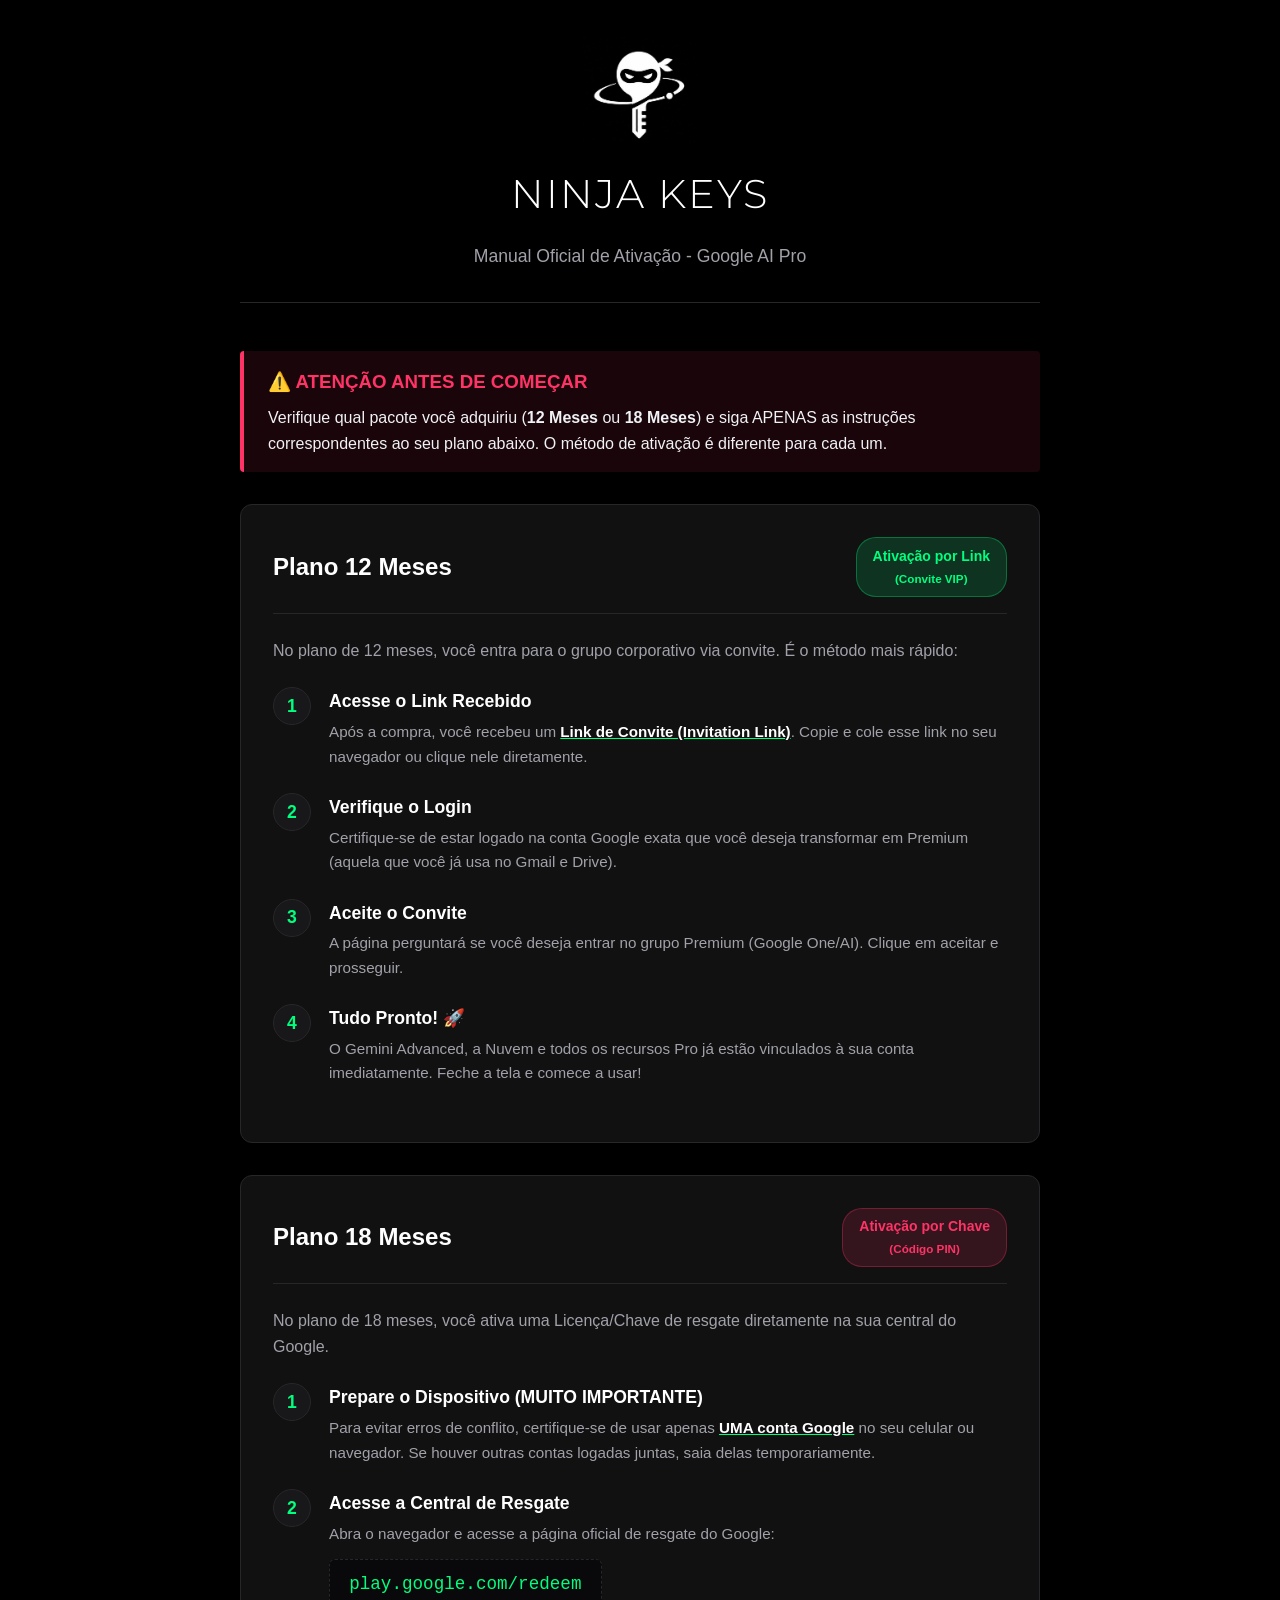
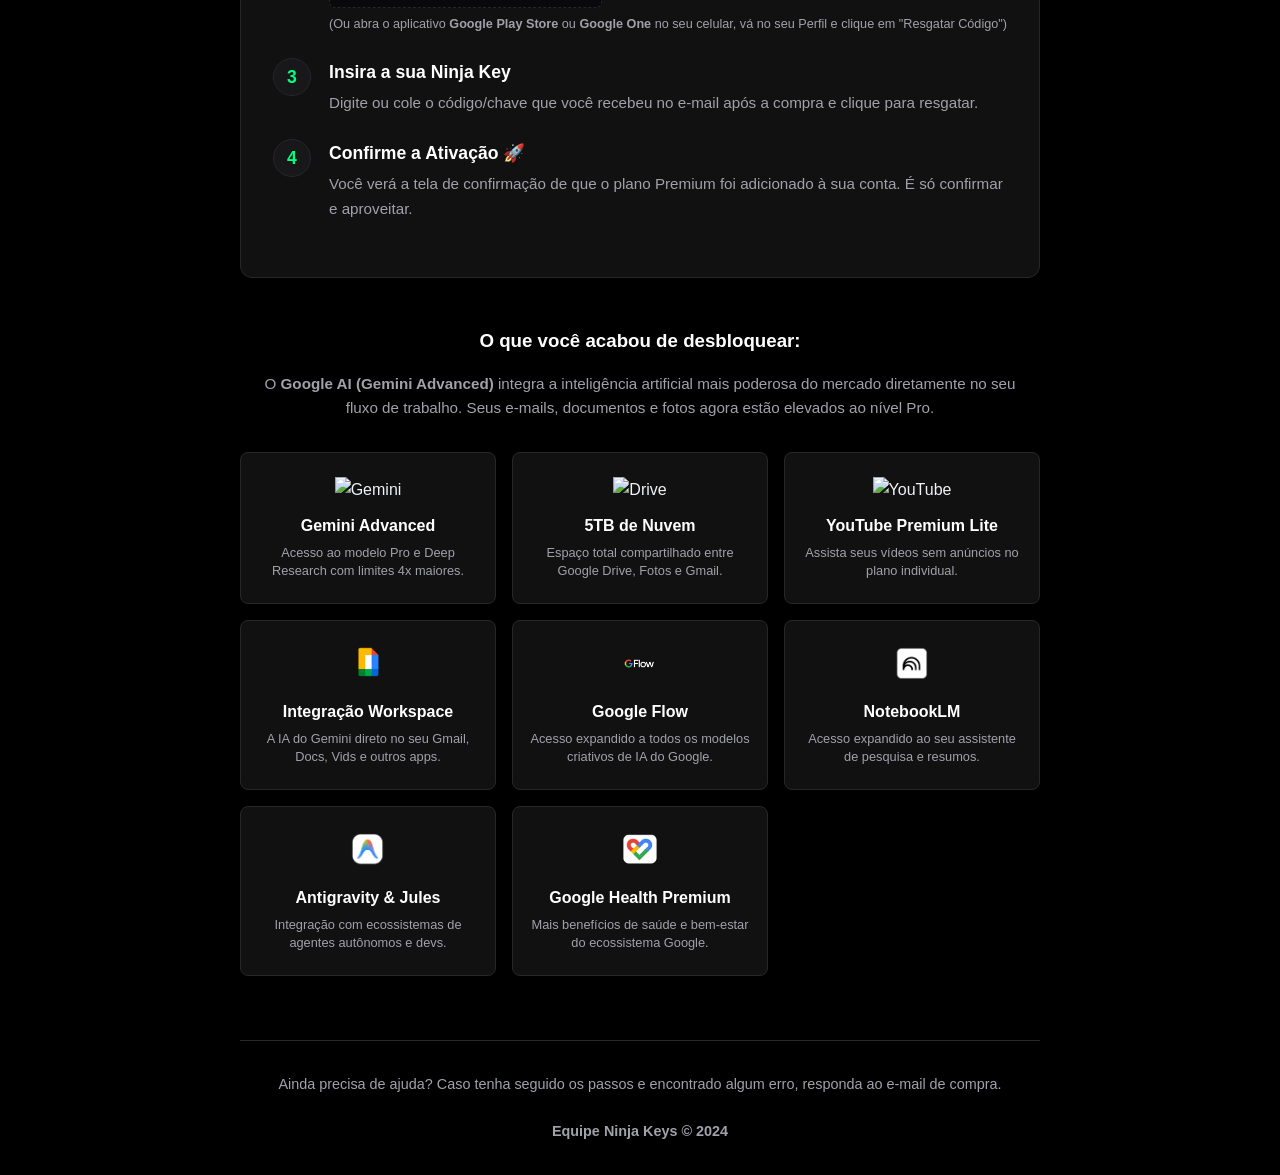
==== manual_ativacao.html @ 3d9cacdf "Atualizações de layout hero, imagens webp e manual de ativação" ====
<!DOCTYPE html>
<html lang="pt-BR">
<head>
    <meta charset="UTF-8">
    <meta name="viewport" content="width=device-width, initial-scale=1.0">
    <title>Manual de Ativação - Ninja Keys</title>
    <style>
        @import url('https://fonts.googleapis.com/css2?family=Montserrat:wght@300&display=swap');
        
        :root {
            --bg-dark: #000000;
            --bg-card: #111111;
            --primary-neon: #00FF7F;
            --text-main: #f0f2f5;
            --text-muted: #a1a1aa;
            --accent-red: #ff3366;
            --border-color: #27272a;
        }

        * {
            margin: 0;
            padding: 0;
            box-sizing: border-box;
            font-family: 'Inter', -apple-system, BlinkMacSystemFont, 'Segoe UI', Roboto, Helvetica, Arial, sans-serif;
        }

        body {
            background-color: var(--bg-dark);
            color: var(--text-main);
            line-height: 1.6;
            padding: 2rem 1rem;
        }

        .container {
            max-width: 800px;
            margin: 0 auto;
        }

        header {
            text-align: center;
            margin-bottom: 3rem;
            padding-bottom: 2rem;
            border-bottom: 1px solid var(--border-color);
        }

        .logo {
            font-family: 'Montserrat', sans-serif;
            font-size: 2.5rem;
            font-weight: 300;
            letter-spacing: 2px;
            text-transform: uppercase;
            color: #fff;
            margin-bottom: 0.5rem;
        }

        .subtitle {
            color: var(--text-muted);
            font-size: 1.1rem;
        }

        .alert-box {
            background-color: rgba(255, 51, 102, 0.1);
            border-left: 4px solid var(--accent-red);
            padding: 1rem 1.5rem;
            border-radius: 4px;
            margin-bottom: 2rem;
        }

        .alert-box h3 {
            color: var(--accent-red);
            margin-bottom: 0.5rem;
            display: flex;
            align-items: center;
            gap: 8px;
        }

        .plan-section {
            background-color: var(--bg-card);
            border: 1px solid var(--border-color);
            border-radius: 12px;
            padding: 2rem;
            margin-bottom: 2rem;
            box-shadow: 0 10px 30px rgba(0,0,0,0.3);
        }

        .plan-header {
            display: flex;
            align-items: center;
            justify-content: space-between;
            margin-bottom: 1.5rem;
            padding-bottom: 1rem;
            border-bottom: 1px solid var(--border-color);
        }

        .plan-title {
            font-size: 1.5rem;
            font-weight: 700;
            color: #fff;
        }

        .plan-badge {
            background-color: rgba(0, 255, 127, 0.15);
            color: var(--primary-neon);
            padding: 0.4rem 1rem;
            border-radius: 20px;
            font-size: 0.875rem;
            font-weight: 600;
            border: 1px solid rgba(0, 255, 127, 0.3);
            text-align: center;
        }

        .step-list {
            list-style: none;
            counter-reset: my-awesome-counter;
        }

        .step-item {
            position: relative;
            padding-left: 3.5rem;
            margin-bottom: 1.5rem;
        }

        .step-item::before {
            counter-increment: my-awesome-counter;
            content: counter(my-awesome-counter);
            position: absolute;
            left: 0;
            top: 0;
            width: 36px;
            height: 36px;
            background-color: #18181b;
            color: var(--primary-neon);
            border: 1px solid var(--border-color);
            border-radius: 50%;
            display: flex;
            align-items: center;
            justify-content: center;
            font-weight: bold;
            font-size: 1.1rem;
        }
        
        .step-item h4 {
            color: #fff;
            margin-bottom: 0.3rem;
            font-size: 1.1rem;
        }

        .step-item p {
            color: var(--text-muted);
            font-size: 0.95rem;
        }

        .highlight {
            color: #fff;
            font-weight: 600;
            text-decoration: underline;
            text-decoration-color: var(--primary-neon);
        }
        
        .link-box {
            display: inline-block;
            background-color: #09090b;
            padding: 0.6rem 1.2rem;
            border-radius: 6px;
            color: var(--primary-neon);
            font-family: monospace;
            font-size: 1.1rem;
            margin-top: 0.8rem;
            border: 1px dashed var(--border-color);
        }

        .features-grid {
            display: grid;
            grid-template-columns: repeat(auto-fit, minmax(200px, 1fr));
            gap: 1rem;
            margin-bottom: 2rem;
        }

        .feature-card {
            background-color: var(--bg-card);
            padding: 1.5rem 1rem;
            border-radius: 8px;
            text-align: center;
            border: 1px solid var(--border-color);
            transition: transform 0.2s;
        }

        .feature-card:hover {
            transform: translateY(-2px);
            border-color: var(--primary-neon);
        }

        .feature-card h5 {
            color: #fff;
            font-size: 1rem;
            display: flex;
            align-items: center;
            justify-content: center;
            gap: 8px;
        }

        footer {
            text-align: center;
            margin-top: 4rem;
            padding-top: 2rem;
            border-top: 1px solid var(--border-color);
            color: var(--text-muted);
            font-size: 0.9rem;
        }
        
        @media (max-width: 600px) {
            .plan-header {
                flex-direction: column;
                align-items: flex-start;
                gap: 10px;
            }
            .step-item {
                padding-left: 3rem;
            }
            .step-item::before {
                width: 30px;
                height: 30px;
                font-size: 0.9rem;
            }
        }
    </style>
</head>
<body>

<div class="container">
    <header>
        <div style="display: flex; flex-direction: column; justify-content: center; align-items: center; margin-bottom: 1rem;">
            <img src="img/logo1.webp" alt="Ninja Keys Logo" style="width: 115px; height: 115px; object-fit: contain; margin-bottom: 15px;">
            <div class="logo" style="margin-bottom: 0;">NINJA KEYS</div>
        </div>
        <div class="subtitle">Manual Oficial de Ativação - Google AI Pro</div>
    </header>

    <div class="alert-box">
        <h3>⚠️ ATENÇÃO ANTES DE COMEÇAR</h3>
        <p>Verifique qual pacote você adquiriu (<strong>12 Meses</strong> ou <strong>18 Meses</strong>) e siga APENAS as instruções correspondentes ao seu plano abaixo. O método de ativação é diferente para cada um.</p>
    </div>

    <!-- 12 MONTHS PLAN -->
    <section class="plan-section">
        <div class="plan-header">
            <h2 class="plan-title">Plano 12 Meses</h2>
            <span class="plan-badge">Ativação por Link<br><small>(Convite VIP)</small></span>
        </div>
        
        <p style="margin-bottom: 1.5rem; color: var(--text-muted);">
            No plano de 12 meses, você entra para o grupo corporativo via convite. É o método mais rápido:
        </p>

        <ol class="step-list">
            <li class="step-item">
                <h4>Acesse o Link Recebido</h4>
                <p>Após a compra, você recebeu um <span class="highlight">Link de Convite (Invitation Link)</span>. Copie e cole esse link no seu navegador ou clique nele diretamente.</p>
            </li>
            <li class="step-item">
                <h4>Verifique o Login</h4>
                <p>Certifique-se de estar logado na conta Google exata que você deseja transformar em Premium (aquela que você já usa no Gmail e Drive).</p>
            </li>
            <li class="step-item">
                <h4>Aceite o Convite</h4>
                <p>A página perguntará se você deseja entrar no grupo Premium (Google One/AI). Clique em aceitar e prosseguir.</p>
            </li>
            <li class="step-item">
                <h4>Tudo Pronto! 🚀</h4>
                <p>O Gemini Advanced, a Nuvem e todos os recursos Pro já estão vinculados à sua conta imediatamente. Feche a tela e comece a usar!</p>
            </li>
        </ol>
    </section>

    <!-- 18 MONTHS PLAN -->
    <section class="plan-section">
        <div class="plan-header">
            <h2 class="plan-title">Plano 18 Meses</h2>
            <span class="plan-badge" style="background-color: rgba(255, 51, 102, 0.15); color: var(--accent-red); border-color: rgba(255, 51, 102, 0.3);">Ativação por Chave<br><small>(Código PIN)</small></span>
        </div>
        
        <p style="margin-bottom: 1.5rem; color: var(--text-muted);">
            No plano de 18 meses, você ativa uma Licença/Chave de resgate diretamente na sua central do Google.
        </p>

        <ol class="step-list">
            <li class="step-item">
                <h4>Prepare o Dispositivo (MUITO IMPORTANTE)</h4>
                <p>Para evitar erros de conflito, certifique-se de usar apenas <span class="highlight">UMA conta Google</span> no seu celular ou navegador. Se houver outras contas logadas juntas, saia delas temporariamente.</p>
            </li>
            <li class="step-item">
                <h4>Acesse a Central de Resgate</h4>
                <p>Abra o navegador e acesse a página oficial de resgate do Google:<br>
                <a href="https://play.google.com/redeem" target="_blank" style="text-decoration: none;">
                    <span class="link-box" style="cursor: pointer; transition: opacity 0.2s;" onmouseover="this.style.opacity=0.8" onmouseout="this.style.opacity=1">
                        play.google.com/redeem
                    </span>
                </a>
                <br>
                <small style="color: var(--text-muted); display: block; margin-top: 8px; line-height: 1.4;">(Ou abra o aplicativo <strong>Google Play Store</strong> ou <strong>Google One</strong> no seu celular, vá no seu Perfil e clique em "Resgatar Código")</small></p>
            </li>
            <li class="step-item">
                <h4>Insira a sua Ninja Key</h4>
                <p>Digite ou cole o código/chave que você recebeu no e-mail após a compra e clique para resgatar.</p>
            </li>
            <li class="step-item">
                <h4>Confirme a Ativação 🚀</h4>
                <p>Você verá a tela de confirmação de que o plano Premium foi adicionado à sua conta. É só confirmar e aproveitar.</p>
            </li>
        </ol>
    </section>

    <div style="text-align: center; margin-top: 3rem;">
        <h3 style="color: #fff; margin-bottom: 1rem;">O que você acabou de desbloquear:</h3>
        <p style="color: var(--text-muted); font-size: 0.95rem; margin-bottom: 2rem; padding: 0 1rem;">
            O <strong>Google AI (Gemini Advanced)</strong> integra a inteligência artificial mais poderosa do mercado diretamente no seu fluxo de trabalho. Seus e-mails, documentos e fotos agora estão elevados ao nível Pro.
        </p>
        
        <div class="features-grid">
            <div class="feature-card">
                <img src="https://upload.wikimedia.org/wikipedia/commons/8/8a/Google_Gemini_logo.svg" alt="Gemini" style="width: 36px; height: 36px; margin-bottom: 10px;">
                <h5>Gemini Advanced</h5>
                <p style="font-size: 0.8rem; color: var(--text-muted); margin-top: 5px; line-height: 1.4;">Acesso ao modelo Pro e Deep Research com limites 4x maiores.</p>
            </div>
            <div class="feature-card">
                <img src="https://upload.wikimedia.org/wikipedia/commons/1/12/Google_Drive_icon_%282020%29.svg" alt="Drive" style="width: 36px; height: 36px; margin-bottom: 10px;">
                <h5>5TB de Nuvem</h5>
                <p style="font-size: 0.8rem; color: var(--text-muted); margin-top: 5px; line-height: 1.4;">Espaço total compartilhado entre Google Drive, Fotos e Gmail.</p>
            </div>
            <div class="feature-card">
                <img src="https://upload.wikimedia.org/wikipedia/commons/0/09/YouTube_full-color_icon_%282017%29.svg" alt="YouTube" style="width: 48px; height: 36px; object-fit: contain; margin-bottom: 10px;">
                <h5>YouTube Premium Lite</h5>
                <p style="font-size: 0.8rem; color: var(--text-muted); margin-top: 5px; line-height: 1.4;">Assista seus vídeos sem anúncios no plano individual.</p>
            </div>
            <div class="feature-card">
                <img src="manual_ativacaoImagens/workspace.webp" alt="Workspace" style="width: 36px; height: 36px; object-fit: contain; margin-bottom: 10px;">
                <h5>Integração Workspace</h5>
                <p style="font-size: 0.8rem; color: var(--text-muted); margin-top: 5px; line-height: 1.4;">A IA do Gemini direto no seu Gmail, Docs, Vids e outros apps.</p>
            </div>
            <div class="feature-card">
                <img src="manual_ativacaoImagens/googleFlow.webp" alt="Google Flow" style="width: 36px; height: 36px; object-fit: contain; margin-bottom: 10px;">
                <h5>Google Flow</h5>
                <p style="font-size: 0.8rem; color: var(--text-muted); margin-top: 5px; line-height: 1.4;">Acesso expandido a todos os modelos criativos de IA do Google.</p>
            </div>
            <div class="feature-card">
                <img src="manual_ativacaoImagens/notebookLM.webp" alt="NotebookLM" style="width: 36px; height: 36px; object-fit: contain; margin-bottom: 10px;">
                <h5>NotebookLM</h5>
                <p style="font-size: 0.8rem; color: var(--text-muted); margin-top: 5px; line-height: 1.4;">Acesso expandido ao seu assistente de pesquisa e resumos.</p>
            </div>
            <div class="feature-card">
                <img src="manual_ativacaoImagens/antigravity.webp" alt="Antigravity" style="width: 36px; height: 36px; object-fit: contain; margin-bottom: 10px;">
                <h5>Antigravity & Jules</h5>
                <p style="font-size: 0.8rem; color: var(--text-muted); margin-top: 5px; line-height: 1.4;">Integração com ecossistemas de agentes autônomos e devs.</p>
            </div>
            <div class="feature-card">
                <img src="manual_ativacaoImagens/heat.webp" alt="Google Health" style="width: 36px; height: 36px; object-fit: contain; margin-bottom: 10px;">
                <h5>Google Health Premium</h5>
                <p style="font-size: 0.8rem; color: var(--text-muted); margin-top: 5px; line-height: 1.4;">Mais benefícios de saúde e bem-estar do ecossistema Google.</p>
            </div>
        </div>
    </div>

    <footer>
        <p>Ainda precisa de ajuda? Caso tenha seguido os passos e encontrado algum erro, responda ao e-mail de compra.<br><br>
        <strong>Equipe Ninja Keys &copy; 2024</strong></p>
    </footer>
</div>

</body>
</html>
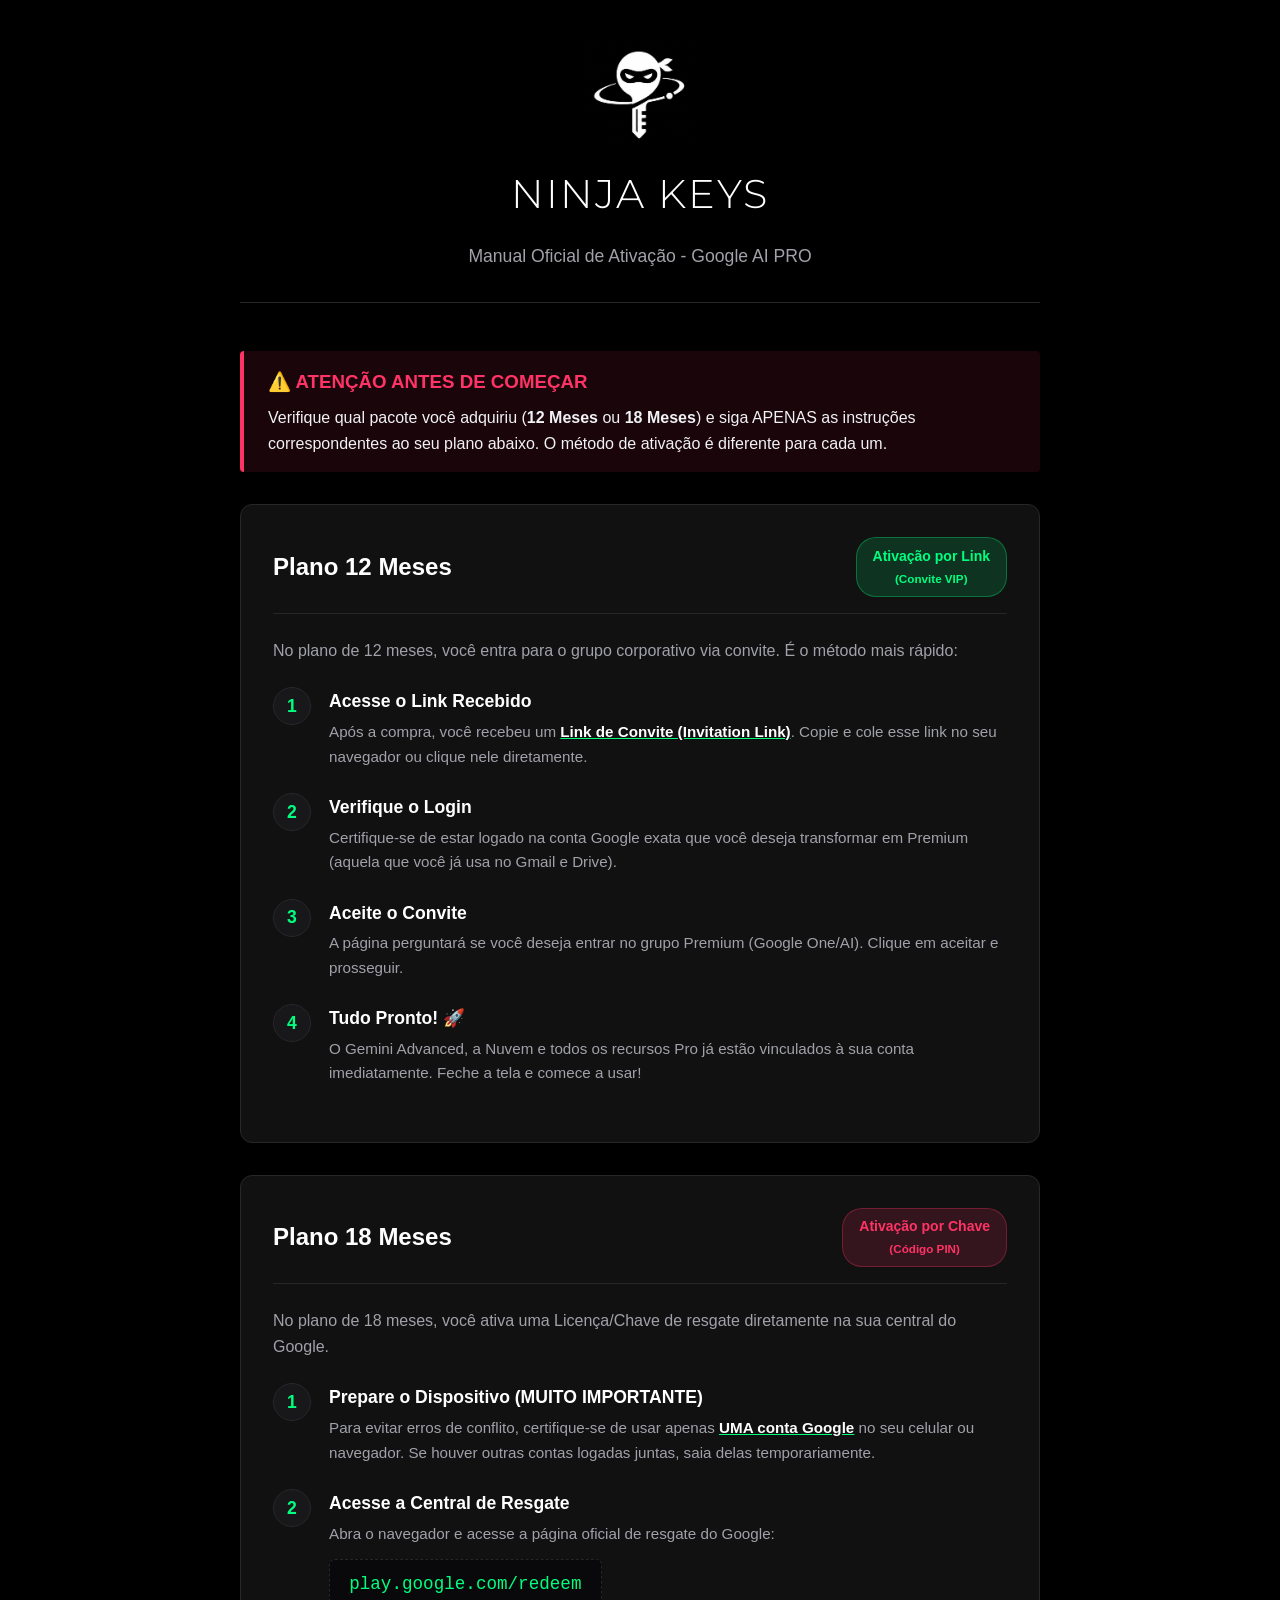
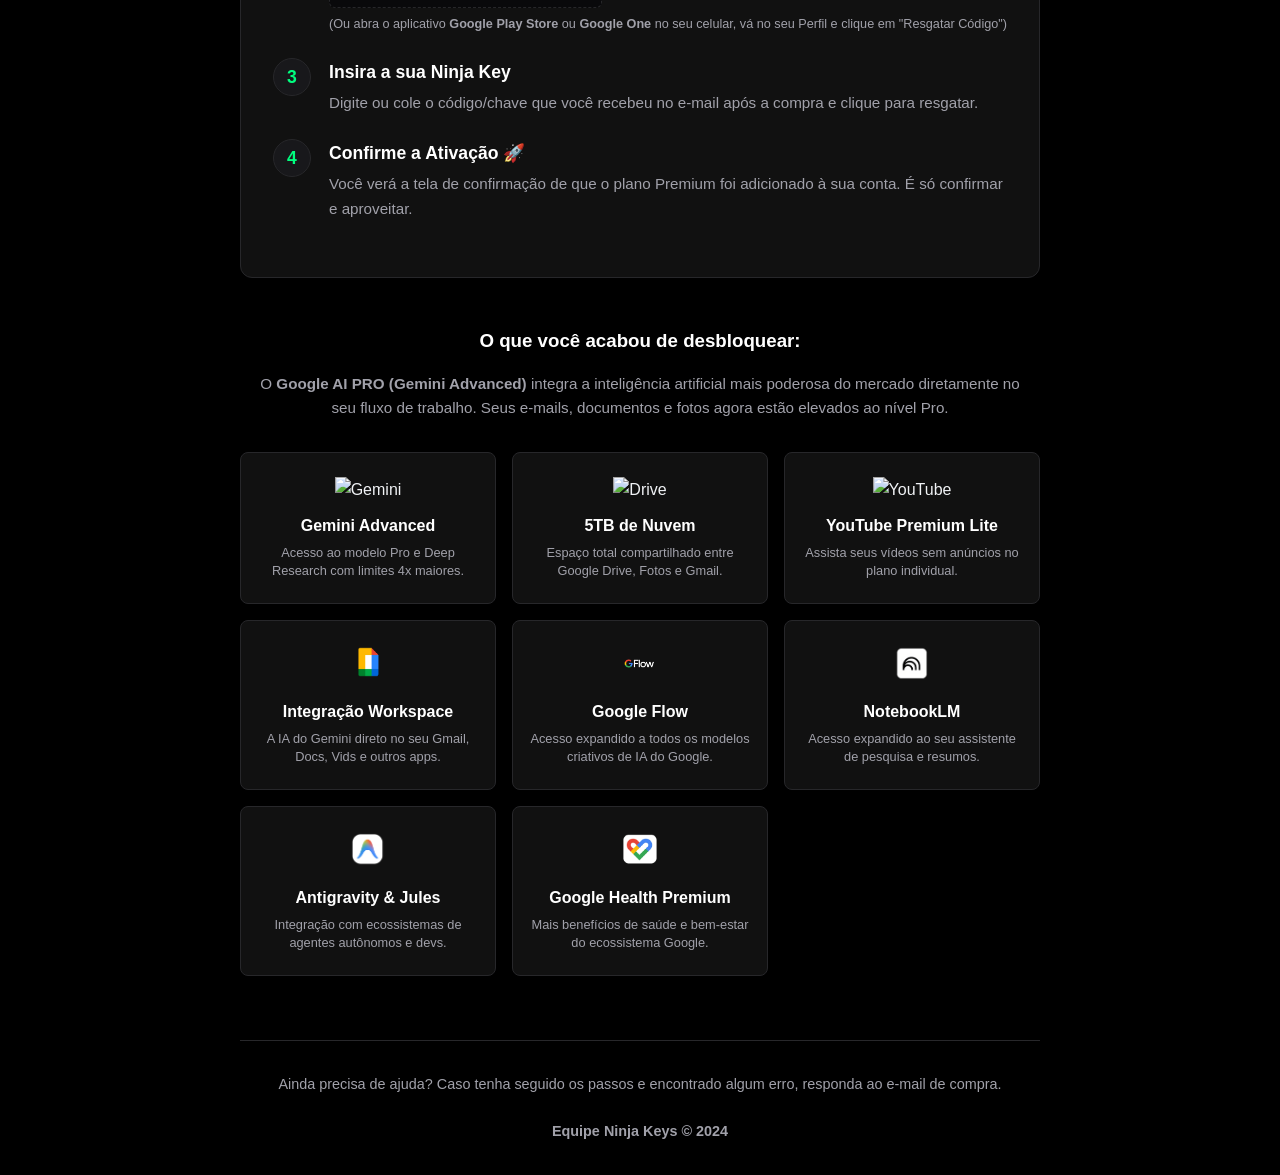
==== commit aeab4b23: "feat: update copy to Google AI PRO and add Meta Pixel ViewContent event" ====
--- a/manual_ativacao.html
+++ b/manual_ativacao.html
@@ -2,8 +2,14 @@
 <html lang="pt-BR">
 <head>
     <meta charset="UTF-8">
-    <meta name="viewport" content="width=device-width, initial-scale=1.0">
-    <title>Manual de Ativação - Ninja Keys</title>
+    <!-- Microsoft Clarity Analytics -->
+    <script type="text/javascript">
+        (function(c,l,a,r,i,t,y){
+            c[a]=c[a]||function(){(c[a].q=c[a].q||[]).push(arguments)};
+            t=l.createElement(r);t.async=1;t.src="https://www.clarity.ms/tag/"+i;
+            y=l.getElementsByTagName(r)[0];y.parentNode.insertBefore(t,y);
+        })(window, document, "clarity", "script", "xyclykkiae");
+    </script>
     <style>
         @import url('https://fonts.googleapis.com/css2?family=Montserrat:wght@300&display=swap');
         
@@ -233,7 +239,7 @@
             <img src="img/logo1.webp" alt="Ninja Keys Logo" style="width: 115px; height: 115px; object-fit: contain; margin-bottom: 15px;">
             <div class="logo" style="margin-bottom: 0;">NINJA KEYS</div>
         </div>
-        <div class="subtitle">Manual Oficial de Ativação - Google AI Pro</div>
+        <div class="subtitle">Manual Oficial de Ativação - Google AI PRO</div>
     </header>
 
     <div class="alert-box">
@@ -313,7 +319,7 @@
     <div style="text-align: center; margin-top: 3rem;">
         <h3 style="color: #fff; margin-bottom: 1rem;">O que você acabou de desbloquear:</h3>
         <p style="color: var(--text-muted); font-size: 0.95rem; margin-bottom: 2rem; padding: 0 1rem;">
-            O <strong>Google AI (Gemini Advanced)</strong> integra a inteligência artificial mais poderosa do mercado diretamente no seu fluxo de trabalho. Seus e-mails, documentos e fotos agora estão elevados ao nível Pro.
+            O <strong>Google AI PRO (Gemini Advanced)</strong> integra a inteligência artificial mais poderosa do mercado diretamente no seu fluxo de trabalho. Seus e-mails, documentos e fotos agora estão elevados ao nível Pro.
         </p>
         
         <div class="features-grid">
